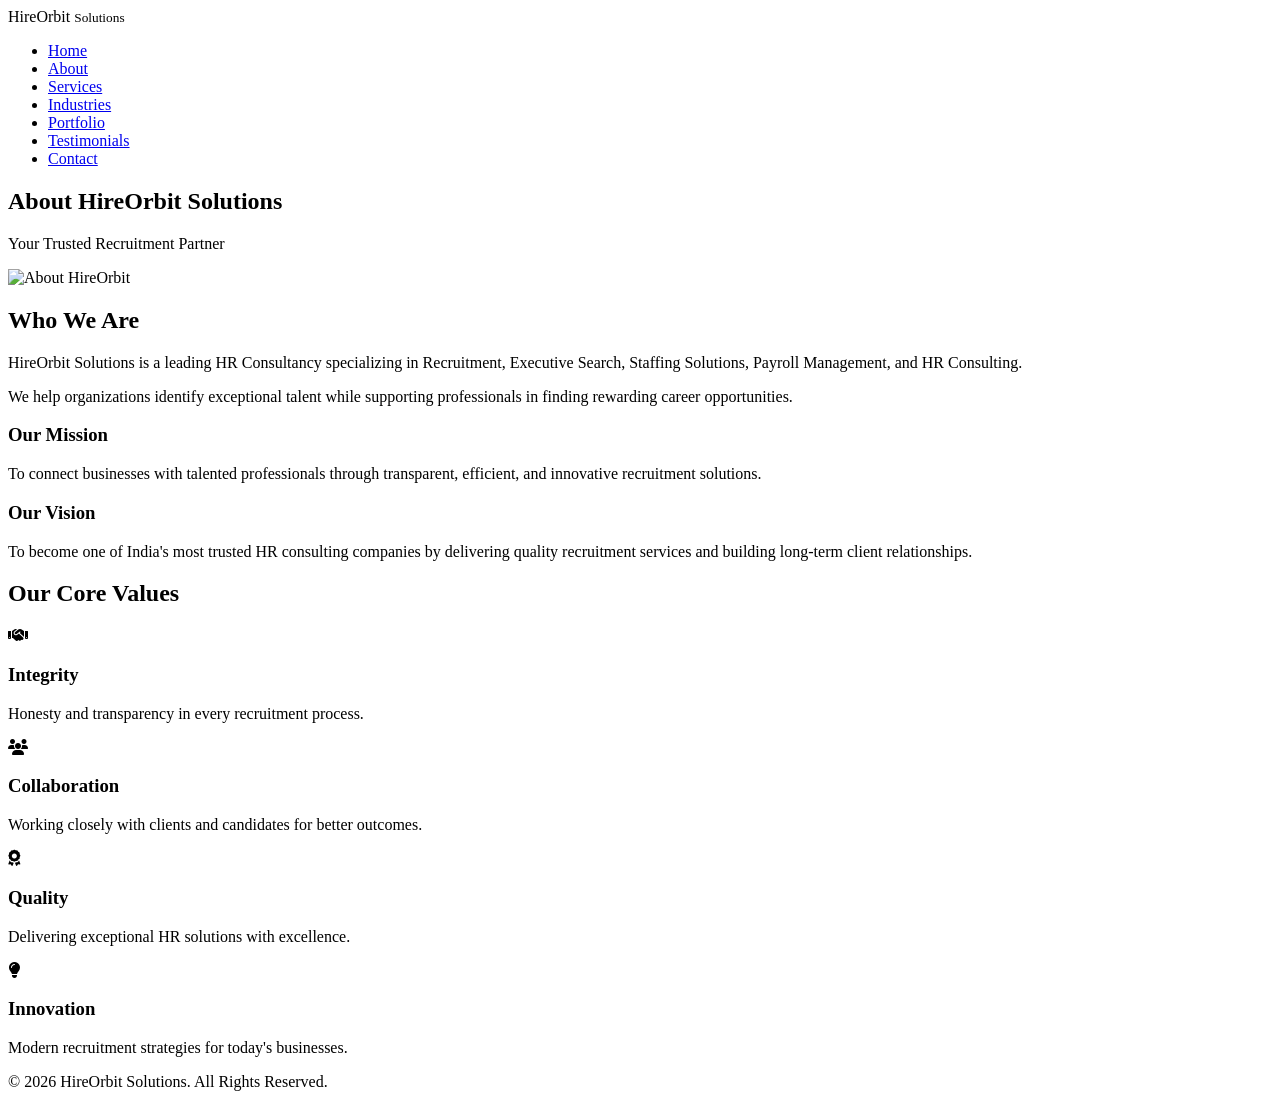
==== about.html @ 3b570f57 "Add files via upload" ====
<!DOCTYPE html>
<html lang="en">

<head>
<meta charset="UTF-8">
<meta name="viewport" content="width=device-width, initial-scale=1.0">

<title>About Us | HireOrbit Solutions</title>

<link rel="stylesheet" href="css/style.css">

<link href="https://fonts.googleapis.com/css2?family=Poppins:wght@300;400;500;600;700&display=swap" rel="stylesheet">

<link rel="stylesheet"
href="https://cdnjs.cloudflare.com/ajax/libs/font-awesome/6.5.2/css/all.min.css">
</head>

<body>

<!-- Navigation -->

<nav class="navbar">

<div class="logo">
<span class="logo-text">
Hire<span class="orange">Orbit</span>
<small>Solutions</small>
</span>
</div>

<ul class="nav-links">

<li><a href="index.html">Home</a></li>
<li><a href="about.html">About</a></li>
<li><a href="services.html">Services</a></li>
<li><a href="industries.html">Industries</a></li>
<li><a href="portfolio.html">Portfolio</a></li>
<li><a href="testimonials.html">Testimonials</a></li>
<li><a href="contact.html">Contact</a></li>

</ul>

</nav>

<!-- Banner -->

<section class="page-banner">

<h1>About HireOrbit Solutions</h1>

<p>Your Trusted Recruitment Partner</p>

</section>

<!-- About -->

<section class="about-page">

<div class="about-image">

<img src="images/about.jpg" alt="About HireOrbit">

</div>

<div class="about-content">

<h2>Who We Are</h2>

<p>

HireOrbit Solutions is a leading HR Consultancy specializing in Recruitment, Executive Search, Staffing Solutions, Payroll Management, and HR Consulting.

</p>

<p>

We help organizations identify exceptional talent while supporting professionals in finding rewarding career opportunities.

</p>

<h3>Our Mission</h3>

<p>

To connect businesses with talented professionals through transparent, efficient, and innovative recruitment solutions.

</p>

<h3>Our Vision</h3>

<p>

To become one of India's most trusted HR consulting companies by delivering quality recruitment services and building long-term client relationships.

</p>

</div>

</section>

<!-- Core Values -->

<section class="services">

<h2>Our Core Values</h2>

<div class="service-container">

<div class="card">

<i class="fas fa-handshake"></i>

<h3>Integrity</h3>

<p>Honesty and transparency in every recruitment process.</p>

</div>

<div class="card">

<i class="fas fa-users"></i>

<h3>Collaboration</h3>

<p>Working closely with clients and candidates for better outcomes.</p>

</div>

<div class="card">

<i class="fas fa-award"></i>

<h3>Quality</h3>

<p>Delivering exceptional HR solutions with excellence.</p>

</div>

<div class="card">

<i class="fas fa-lightbulb"></i>

<h3>Innovation</h3>

<p>Modern recruitment strategies for today's businesses.</p>

</div>

</div>

</section>

<footer class="footer">

<p class="copyright">

© 2026 HireOrbit Solutions. All Rights Reserved.

</p>

</footer>

<script src="js/script.js"></script>

</body>

</html>
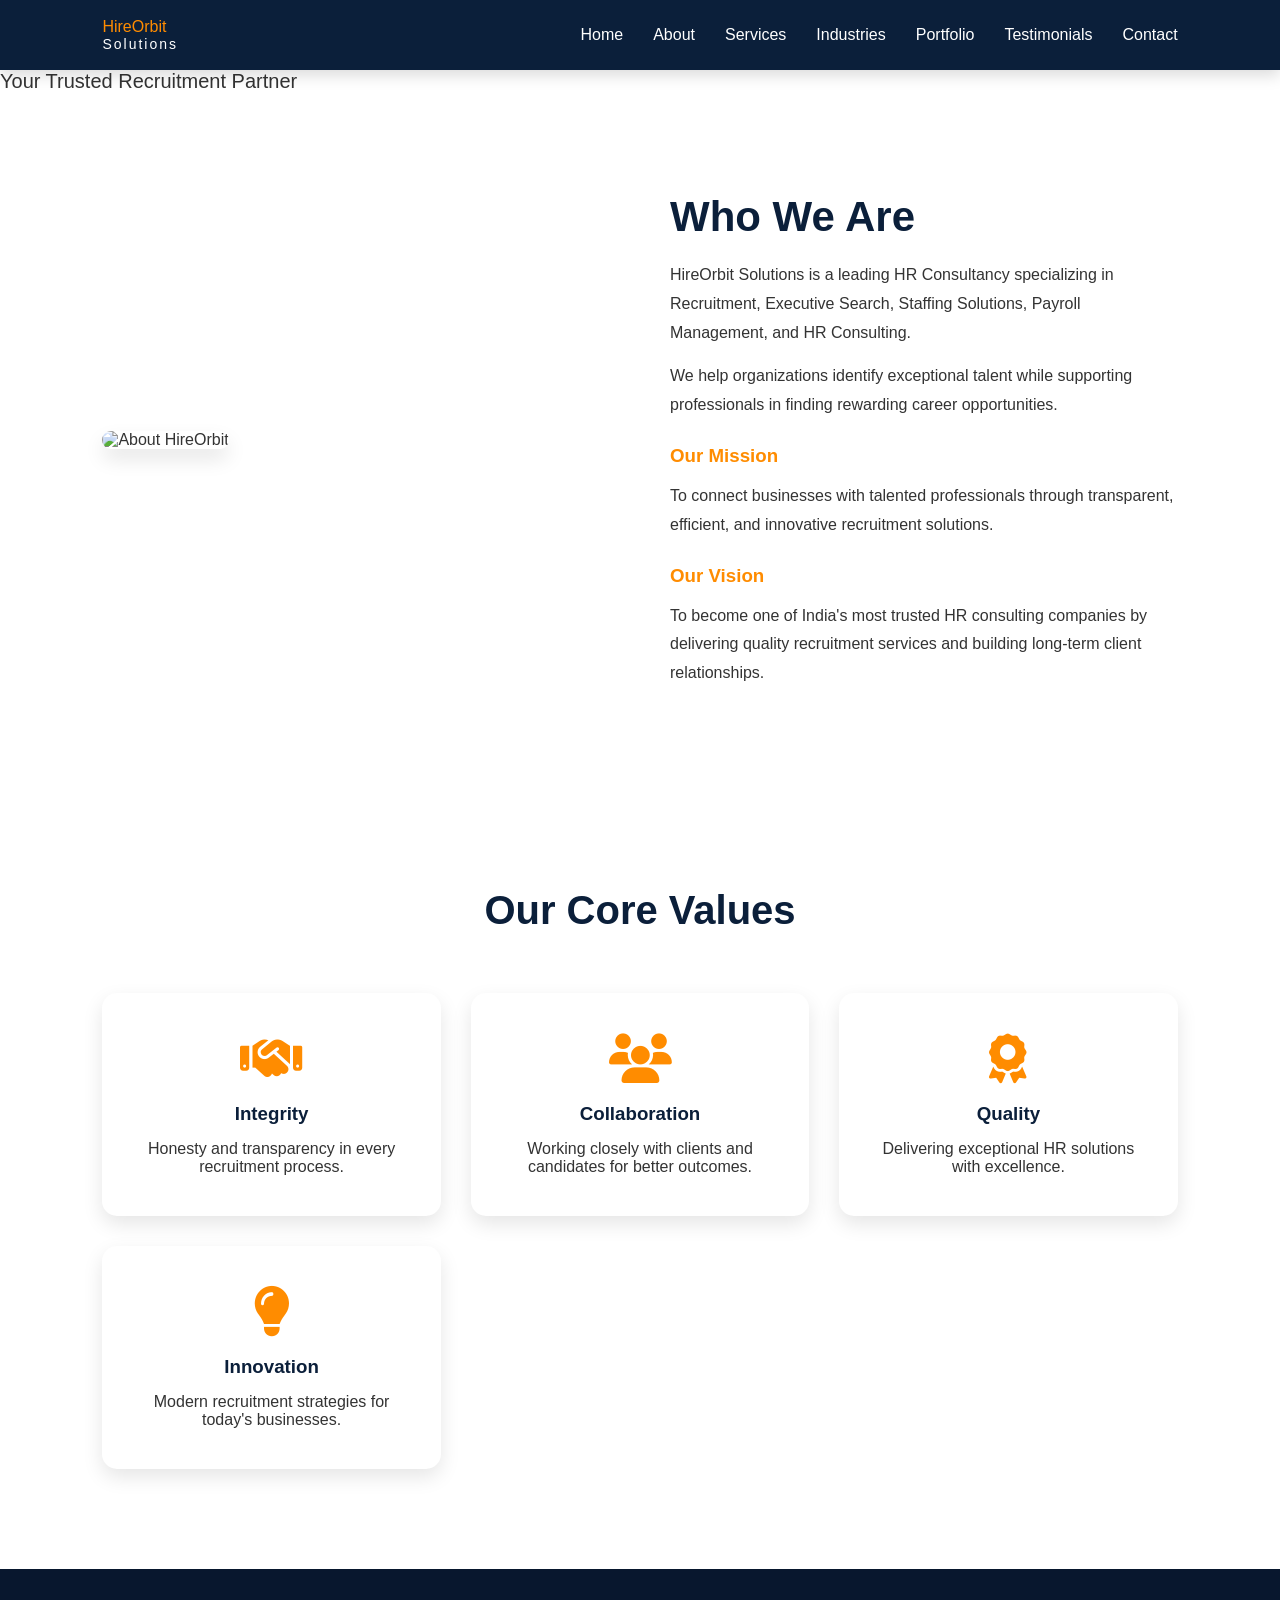
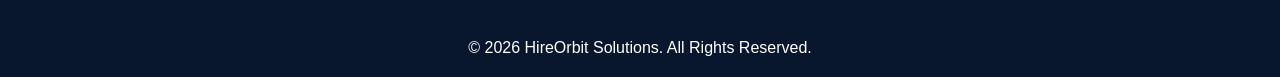
==== commit 60152d5e: "Update about.html" ====
--- a/about.html
+++ b/about.html
@@ -7,7 +7,7 @@
 
 <title>About Us | HireOrbit Solutions</title>
 
-<link rel="stylesheet" href="css/style.css">
+<link rel="stylesheet" href="style.css">
 
 <link href="https://fonts.googleapis.com/css2?family=Poppins:wght@300;400;500;600;700&display=swap" rel="stylesheet">
 
@@ -164,4 +164,4 @@
 
 </body>
 
-</html>+</html>
--- a/style.css
+++ b/style.css
@@ -0,0 +1,1238 @@
+/* Google Font */
+*{
+    margin:0;
+    padding:0;
+    box-sizing:border-box;
+    font-family:'Poppins',sans-serif;
+}
+
+html{
+    scroll-behavior:smooth;
+}
+
+body{
+    background:#ffffff;
+    color:#333;
+}
+
+/* Navbar */
+
+.navbar{
+    position:fixed;
+    width:100%;
+    top:0;
+    left:0;
+    display:flex;
+    justify-content:space-between;
+    align-items:center;
+    padding:18px 8%;
+    background:#0B1F3A;
+    z-index:1000;
+    box-shadow:0 5px 15px rgba(0,0,0,.15);
+}
+
+.log.logo-text{
+    color:white;
+    font-size:30px;
+    font-weight:700;
+}
+
+.orange{
+    color:#FF8C00;
+}
+
+.logo small{
+    display:block;
+    font-size:14px;
+    letter-spacing:2px;
+    color:white;
+}
+
+.menu-toggle{
+    display:none;
+    color:white;
+    font-size:28px;
+    cursor:pointer;
+}
+
+.logo span{
+    color:#FF8C00;
+}
+
+.nav-links{
+    display:flex;
+    list-style:none;
+}
+
+.nav-links li{
+    margin-left:30px;
+}
+
+.nav-links a{
+    color:#fff;
+    text-decoration:none;
+    font-weight:500;
+    transition:.3s;
+}
+
+.nav-links a:hover{
+    color:#FF8C00;
+}
+
+/* Hero */
+
+.hero{
+    height:100vh;
+    background:linear-gradient(rgba(11,31,58,.75),rgba(11,31,58,.75)),
+    url("https://images.unsplash.com/photo-1521737604893-d14cc237f11d?auto=format&fit=crop&w=1600&q=80");
+    background-size:cover;
+    background-position:center;
+    display:flex;
+    justify-content:center;
+    align-items:center;
+    text-align:center;
+    color:#fff;
+    padding:20px;
+}
+
+.hero h1{
+    font-size:55px;
+    margin-bottom:20px;
+}
+
+.hero p{
+    font-size:22px;
+    margin-bottom:35px;
+}
+
+.btn{
+    display:inline-block;
+    padding:15px 40px;
+    background:#FF8C00;
+    color:#fff;
+    text-decoration:none;
+    border-radius:50px;
+    transition:.3s;
+}
+
+.btn:hover{
+    background:#fff;
+    color:#0B1F3A;
+}
+
+/* Services */
+
+.services{
+    padding:100px 8%;
+    text-align:center;
+}
+
+.services h2{
+    font-size:40px;
+    color:#0B1F3A;
+    margin-bottom:60px;
+}
+
+.service-container{
+    display:grid;
+    grid-template-columns:repeat(auto-fit,minmax(250px,1fr));
+    gap:30px;
+}
+
+.card{
+    background:#fff;
+    padding:40px 30px;
+    border-radius:15px;
+    box-shadow:0 8px 20px rgba(0,0,0,.1);
+    transition:.4s;
+}
+
+.card:hover{
+    transform:translateY(-10px);
+}
+
+.card i{
+    font-size:50px;
+    color:#FF8C00;
+    margin-bottom:20px;
+}
+
+.card h3{
+    color:#0B1F3A;
+    margin-bottom:15px;
+}
+
+/* Footer */
+
+footer{
+    background:#0B1F3A;
+    color:#fff;
+    text-align:center;
+    padding:25px;
+}
+
+/* Mobile */
+
+@media(max-width:768px){
+
+.menu-toggle{
+    display:block;
+}
+
+.navbar{
+    flex-wrap:wrap;
+}
+
+.nav-links{
+    width:100%;
+    display:none;
+    flex-direction:column;
+    background:#0B1F3A;
+    margin-top:20px;
+}
+
+.nav-links.active{
+    display:flex;
+}
+
+.nav-links li{
+    margin:15px;
+}
+
+.hero h1{
+    font-size:38px;
+}
+
+.hero p{
+    font-size:18px;
+}
+
+.hero span{
+    color:#FF8C00;
+}
+
+.hero-buttons{
+    margin-top:35px;
+}
+
+.btn-outline{
+    display:inline-block;
+    margin-left:15px;
+    padding:15px 40px;
+    border:2px solid white;
+    color:white;
+    text-decoration:none;
+    border-radius:40px;
+    transition:.4s;
+}
+
+.btn-outline:hover{
+    background:white;
+    color:#0B1F3A;
+}
+
+.hero-content{
+    animation:fadeUp 1.5s ease;
+}
+
+@keyframes fadeUp{
+
+0%{
+opacity:0;
+transform:translateY(60px);
+}
+
+100%{
+opacity:1;
+transform:translateY(0);
+}
+
+}
+
+.why-us{
+    background:#f5f8fc;
+    padding:100px 8%;
+    text-align:center;
+}
+
+.why-us h2{
+    font-size:40px;
+    color:#0B1F3A;
+    margin-bottom:60px;
+}
+
+}
+.hero span{
+    color:#FF8C00;
+}
+
+.hero-buttons{
+    margin-top:35px;
+}
+
+.btn-outline{
+    display:inline-block;
+    margin-left:15px;
+    padding:15px 40px;
+    border:2px solid white;
+    color:white;
+    text-decoration:none;
+    border-radius:40px;
+    transition:.4s;
+}
+
+.btn-outline:hover{
+    background:white;
+    color:#0B1F3A;
+}
+
+.hero-content{
+    max-width:900px;
+    margin:auto;
+    animation:fadeUp 1.5s ease;
+}
+
+@keyframes fadeUp{
+
+0%{
+opacity:0;
+transform:translateY(60px);
+}
+
+100%{
+opacity:1;
+transform:translateY(0);
+}
+
+}
+
+/* Statistics */
+
+.stats{
+
+background:#0B1F3A;
+padding:100px 8%;
+text-align:center;
+color:white;
+
+}
+
+.stats h2{
+
+font-size:42px;
+margin-bottom:60px;
+
+}
+
+.stats-container{
+
+display:grid;
+grid-template-columns:repeat(auto-fit,minmax(220px,1fr));
+gap:30px;
+
+}
+
+.stat-box{
+
+background:white;
+color:#0B1F3A;
+padding:40px;
+border-radius:15px;
+transition:.4s;
+
+}
+
+.stat-box:hover{
+
+transform:translateY(-10px);
+
+}
+
+.stat-box h1{
+
+font-size:50px;
+color:#FF8C00;
+
+}
+
+.stat-box p{
+
+font-size:20px;
+margin-top:15px;
+
+}
+
+/* About Preview */
+
+.about-preview{
+
+padding:100px 8%;
+display:grid;
+grid-template-columns:1fr 1fr;
+gap:60px;
+align-items:center;
+
+}
+
+.about-preview img{
+
+width:100%;
+border-radius:20px;
+box-shadow:0 15px 25px rgba(0,0,0,.15);
+
+}
+
+.about-preview h2{
+
+font-size:42px;
+color:#0B1F3A;
+margin-bottom:20px;
+
+}
+
+.about-preview p{
+
+line-height:1.8;
+margin-bottom:20px;
+
+}
+
+@media(max-width:768px){
+
+.about-preview{
+
+grid-template-columns:1fr;
+
+}
+
+}
+
+/* Industries Section */
+
+.industries{
+    padding:100px 8%;
+    background:#f8f9fc;
+}
+
+.industries h2{
+    text-align:center;
+    font-size:42px;
+    color:#0B1F3A;
+    margin-bottom:15px;
+}
+
+.section-subtitle{
+    text-align:center;
+    color:#666;
+    margin-bottom:60px;
+    font-size:18px;
+}
+
+.industry-grid{
+    display:grid;
+    grid-template-columns:repeat(auto-fit,minmax(300px,1fr));
+    gap:30px;
+}
+
+.industry-card{
+    background:#fff;
+    padding:35px;
+    border-radius:15px;
+    text-align:center;
+    transition:.4s;
+    box-shadow:0 10px 20px rgba(0,0,0,.08);
+}
+
+.industry-card:hover{
+    transform:translateY(-10px);
+}
+
+.industry-card i{
+    font-size:50px;
+    color:#FF8C00;
+    margin-bottom:20px;
+}
+
+.industry-card h3{
+    color:#0B1F3A;
+    margin-bottom:15px;
+}
+
+.industry-card p{
+    color:#555;
+    line-height:1.7;
+}
+
+/* CTA */
+
+.cta{
+    background:#0B1F3A;
+    color:#fff;
+    text-align:center;
+    padding:80px 20px;
+}
+
+.cta h2{
+    font-size:42px;
+    margin-bottom:20px;
+}
+
+.cta p{
+    font-size:18px;
+    margin-bottom:30px;
+}
+
+/* Testimonials */
+
+.testimonials{
+
+    padding:100px 8%;
+    background:#ffffff;
+    text-align:center;
+
+}
+
+.testimonials h2{
+
+    font-size:42px;
+    color:#0B1F3A;
+    margin-bottom:15px;
+
+}
+
+.testimonial-container{
+
+    display:grid;
+    grid-template-columns:repeat(auto-fit,minmax(320px,1fr));
+    gap:30px;
+    margin-top:50px;
+
+}
+
+.testimonial-card{
+
+    background:#fff;
+    padding:35px;
+    border-radius:15px;
+    box-shadow:0 10px 20px rgba(0,0,0,.08);
+    transition:.4s;
+
+}
+
+.testimonial-card:hover{
+
+    transform:translateY(-10px);
+
+}
+
+.testimonial-card img{
+
+    width:90px;
+    height:90px;
+    border-radius:50%;
+    margin-bottom:20px;
+
+}
+
+.testimonial-card h3{
+
+    color:#0B1F3A;
+
+}
+
+.testimonial-card span{
+
+    color:#FF8C00;
+    font-weight:600;
+
+}
+
+.testimonial-card p{
+
+    margin-top:20px;
+    line-height:1.8;
+
+}
+
+/* WhatsApp */
+
+.whatsapp{
+
+    position:fixed;
+    right:25px;
+    bottom:25px;
+    width:65px;
+    height:65px;
+    background:#25D366;
+    color:white;
+    border-radius:50%;
+    display:flex;
+    justify-content:center;
+    align-items:center;
+    font-size:35px;
+    text-decoration:none;
+    box-shadow:0 10px 25px rgba(0,0,0,.25);
+    z-index:999;
+
+}
+
+.whatsapp:hover{
+
+    transform:scale(1.1);
+    transition:.3s;
+
+}
+
+/* Recruitment Process */
+
+.process{
+    padding:100px 8%;
+    background:#f7f9fc;
+    text-align:center;
+}
+
+.process h2{
+    font-size:42px;
+    color:#0B1F3A;
+    margin-bottom:15px;
+}
+
+.process-container{
+    display:grid;
+    grid-template-columns:repeat(auto-fit,minmax(250px,1fr));
+    gap:30px;
+    margin-top:50px;
+}
+
+.process-box{
+    background:#fff;
+    padding:35px;
+    border-radius:15px;
+    box-shadow:0 10px 20px rgba(0,0,0,.08);
+    transition:.4s;
+}
+
+.process-box:hover{
+    transform:translateY(-10px);
+}
+
+.number{
+    width:70px;
+    height:70px;
+    margin:auto;
+    background:#FF8C00;
+    color:#fff;
+    font-size:30px;
+    font-weight:bold;
+    border-radius:50%;
+    display:flex;
+    align-items:center;
+    justify-content:center;
+    margin-bottom:20px;
+}
+
+.process-box h3{
+    color:#0B1F3A;
+    margin-bottom:15px;
+}
+
+.process-box p{
+    color:#555;
+    line-height:1.8;
+}
+
+/* Clients */
+
+.clients{
+    padding:100px 8%;
+    text-align:center;
+    background:#ffffff;
+}
+
+.client-grid{
+    display:grid;
+    grid-template-columns:repeat(auto-fit,minmax(220px,1fr));
+    gap:25px;
+    margin-top:50px;
+}
+
+.client-logo{
+    padding:35px;
+    background:#f5f5f5;
+    border-radius:12px;
+    font-size:22px;
+    font-weight:600;
+    color:#0B1F3A;
+    transition:.3s;
+}
+
+.client-logo:hover{
+    background:#FF8C00;
+    color:white;
+}
+
+/* Contact Home */
+
+.contact-home{
+
+padding:100px 8%;
+display:grid;
+grid-template-columns:1fr 1fr;
+gap:60px;
+background:#f7f9fc;
+
+}
+
+.contact-left h2{
+
+font-size:42px;
+color:#0B1F3A;
+margin-bottom:20px;
+
+}
+
+.contact-left p{
+
+line-height:1.8;
+margin-bottom:20px;
+
+}
+
+.contact-info p{
+
+margin:15px 0;
+font-size:18px;
+
+}
+
+.contact-info i{
+
+color:#FF8C00;
+margin-right:10px;
+
+}
+
+.contact-right form{
+
+display:flex;
+flex-direction:column;
+
+}
+
+.contact-right input,
+.contact-right textarea{
+
+padding:15px;
+margin-bottom:20px;
+border:1px solid #ddd;
+border-radius:10px;
+font-size:16px;
+
+}
+
+.contact-right button{
+
+border:none;
+cursor:pointer;
+
+}
+
+@media(max-width:768px){
+
+.contact-home{
+
+grid-template-columns:1fr;
+
+}
+
+}
+
+/* Footer */
+
+.footer{
+
+background:#08172e;
+color:white;
+padding:70px 8% 20px;
+
+}
+
+.footer-container{
+
+display:grid;
+grid-template-columns:repeat(auto-fit,minmax(220px,1fr));
+gap:40px;
+
+}
+
+.footer h3{
+
+margin-bottom:20px;
+color:#FF8C00;
+
+}
+
+.footer ul{
+
+list-style:none;
+
+}
+
+.footer ul li{
+
+margin-bottom:10px;
+
+}
+
+.footer ul li a{
+
+color:white;
+text-decoration:none;
+
+}
+
+.footer ul li a:hover{
+
+color:#FF8C00;
+
+}
+
+.footer hr{
+
+margin:40px 0;
+border:.5px solid rgba(255,255,255,.2);
+
+}
+
+.copyright{
+
+text-align:center;
+
+}
+/* FAQ */
+
+.faq{
+
+padding:100px 8%;
+background:#ffffff;
+
+}
+
+.faq h2{
+
+text-align:center;
+font-size:42px;
+color:#0B1F3A;
+margin-bottom:50px;
+
+}
+
+.faq-item{
+
+margin-bottom:20px;
+border-radius:10px;
+overflow:hidden;
+box-shadow:0 8px 20px rgba(0,0,0,.08);
+
+}
+
+.faq-question{
+
+width:100%;
+padding:20px;
+background:#0B1F3A;
+color:white;
+font-size:18px;
+border:none;
+text-align:left;
+cursor:pointer;
+
+}
+
+.faq-answer{
+
+display:none;
+padding:20px;
+background:#f8f8f8;
+
+}
+
+.faq-answer p{
+
+line-height:1.8;
+
+}
+/* Team */
+
+.team{
+
+padding:100px 8%;
+background:#f8f9fc;
+text-align:center;
+
+}
+
+.team h2{
+
+font-size:42px;
+color:#0B1F3A;
+margin-bottom:15px;
+
+}
+
+.team-container{
+
+display:grid;
+grid-template-columns:repeat(auto-fit,minmax(280px,1fr));
+gap:35px;
+margin-top:50px;
+
+}
+
+.team-card{
+
+background:white;
+border-radius:15px;
+padding:30px;
+box-shadow:0 10px 20px rgba(0,0,0,.08);
+transition:.4s;
+
+}
+
+.team-card:hover{
+
+transform:translateY(-10px);
+
+}
+
+.team-card img{
+
+width:150px;
+height:150px;
+border-radius:50%;
+object-fit:cover;
+margin-bottom:20px;
+
+}
+
+.team-card h3{
+
+color:#0B1F3A;
+
+}
+
+.team-card span{
+
+color:#FF8C00;
+font-weight:600;
+
+}
+
+.team-card p{
+
+margin-top:15px;
+line-height:1.8;
+
+}
+.footer a{
+
+color:white;
+margin-right:15px;
+transition:.3s;
+
+}
+
+.footer a:hover{
+
+color:#FF8C00;
+
+}
+
+-banner{
+
+margin-top:80px;
+background:#0B1F3A;
+color:white;
+padding:100px 20px;
+text-align:center;
+
+}
+
+.page-banner h1{
+
+font-size:48px;
+
+}
+
+.page-banner p{
+
+margin-top:15px;
+font-size:20px;
+
+}
+/* About Page */
+
+.about-page{
+    padding:100px 8%;
+    display:grid;
+    grid-template-columns:1fr 1fr;
+    gap:60px;
+    align-items:center;
+}
+
+.about-image img{
+    width:100%;
+    border-radius:15px;
+    box-shadow:0 10px 20px rgba(0,0,0,.1);
+}
+
+.about-content h2{
+    font-size:42px;
+    color:#0B1F3A;
+    margin-bottom:20px;
+}
+
+.about-content h3{
+    color:#FF8C00;
+    margin-top:25px;
+}
+
+.about-content p{
+    line-height:1.8;
+    margin-top:15px;
+}
+
+@media(max-width:768px){
+
+.about-page{
+grid-template-columns:1fr;
+}
+
+}
+
+/* Portfolio */
+
+.portfolio{
+
+padding:100px 8%;
+background:#ffffff;
+text-align:center;
+
+}
+
+.portfolio h2{
+
+font-size:42px;
+color:#0B1F3A;
+margin-bottom:50px;
+
+}
+
+.portfolio-grid{
+
+display:grid;
+grid-template-columns:repeat(auto-fit,minmax(280px,1fr));
+gap:30px;
+
+}
+
+.portfolio-card{
+
+background:#fff;
+padding:35px;
+border-radius:15px;
+box-shadow:0 10px 20px rgba(0,0,0,.08);
+transition:.4s;
+
+}
+
+.portfolio-card:hover{
+
+transform:translateY(-10px);
+
+}
+
+.portfolio-card i{
+
+font-size:55px;
+color:#FF8C00;
+margin-bottom:20px;
+
+}
+
+.portfolio-card h3{
+
+color:#0B1F3A;
+margin-bottom:15px;
+
+}
+
+.portfolio-card p{
+
+line-height:1.8;
+
+}
+
+/* Portfolio */
+
+.portfolio{
+
+padding:100px 8%;
+background:#ffffff;
+text-align:center;
+
+}
+
+.portfolio h2{
+
+font-size:42px;
+color:#0B1F3A;
+margin-bottom:50px;
+
+}
+
+.portfolio-grid{
+
+display:grid;
+grid-template-columns:repeat(auto-fit,minmax(280px,1fr));
+gap:30px;
+
+}
+
+.portfolio-card{
+
+background:#fff;
+padding:35px;
+border-radius:15px;
+box-shadow:0 10px 20px rgba(0,0,0,.08);
+transition:.4s;
+
+}
+
+.portfolio-card:hover{
+
+transform:translateY(-10px);
+
+}
+
+.portfolio-card i{
+
+font-size:55px;
+color:#FF8C00;
+margin-bottom:20px;
+
+}
+
+.portfolio-card h3{
+
+color:#0B1F3A;
+margin-bottom:15px;
+
+}
+
+.portfolio-card p{
+
+line-height:1.8;
+
+}
+/* Contact Page */
+
+.contact-page{
+
+padding:100px 8%;
+
+display:grid;
+
+grid-template-columns:1fr 1fr;
+
+gap:50px;
+
+}
+
+.contact-info-box{
+
+background:#0B1F3A;
+
+color:white;
+
+padding:40px;
+
+border-radius:15px;
+
+}
+
+.contact-info-box h2{
+
+margin-bottom:25px;
+
+}
+
+.contact-info-box p{
+
+margin:20px 0;
+
+font-size:18px;
+
+}
+
+.contact-info-box i{
+
+color:#FF8C00;
+
+margin-right:10px;
+
+}
+
+.contact-form-box{
+
+background:white;
+
+padding:40px;
+
+border-radius:15px;
+
+box-shadow:0 10px 20px rgba(0,0,0,.1);
+
+}
+
+.contact-form-box input,
+
+.contact-form-box textarea{
+
+width:100%;
+
+padding:15px;
+
+margin-bottom:20px;
+
+border:1px solid #ddd;
+
+border-radius:8px;
+
+font-size:16px;
+
+}
+
+.contact-form-box button{
+
+border:none;
+
+cursor:pointer;
+
+}
+
+.map{
+
+padding:0 8% 100px;
+
+}
+
+@media(max-width:768px){
+
+.contact-page{
+
+grid-template-columns:1fr;
+
+}
+
+}
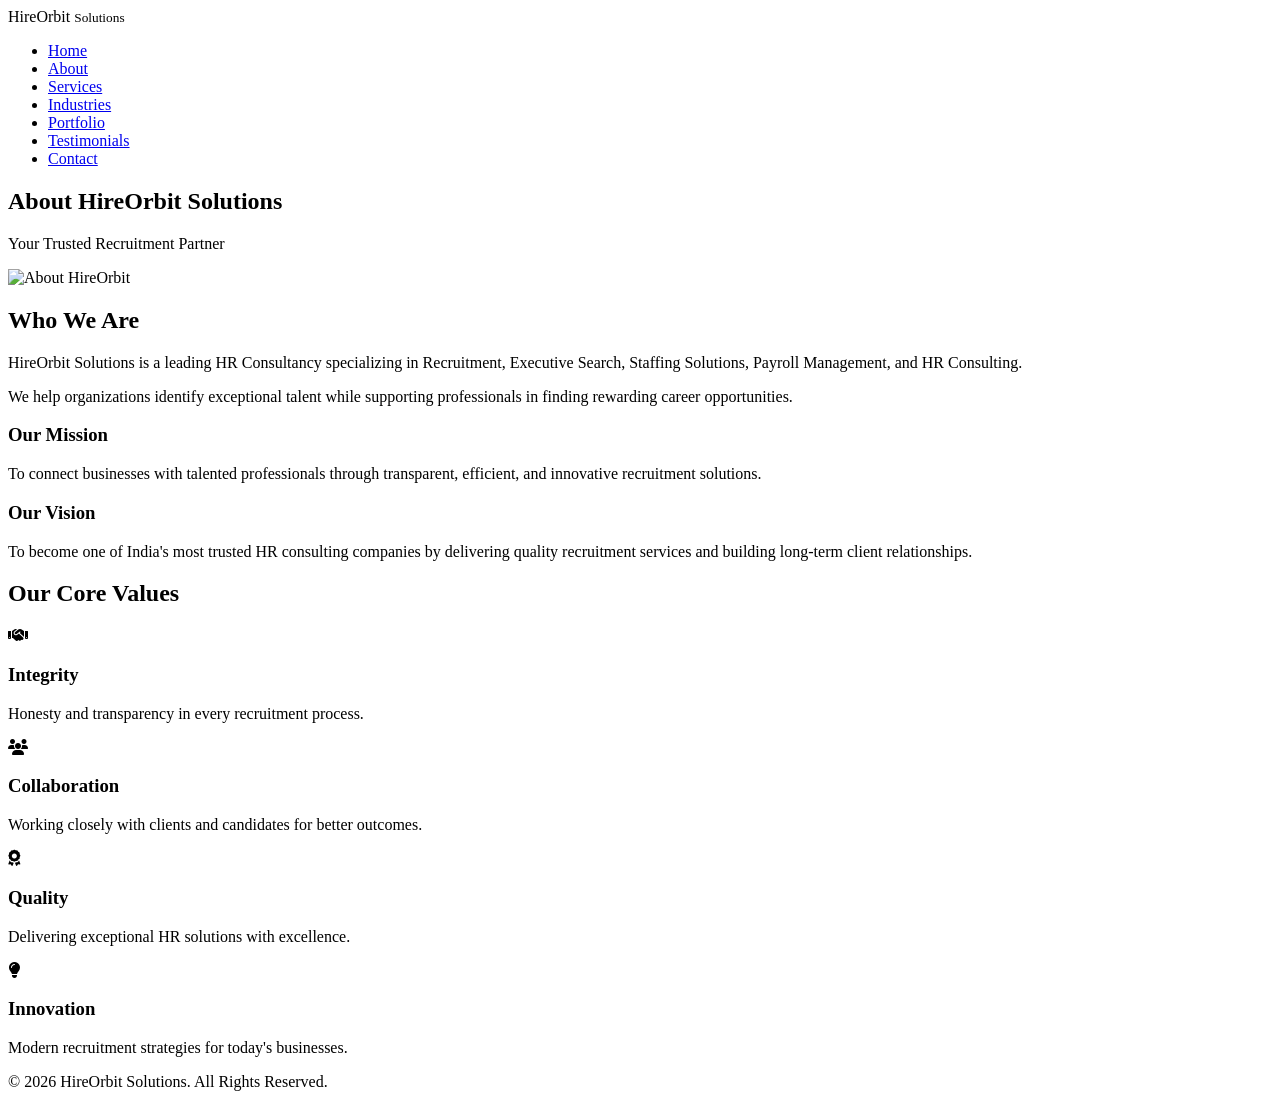
==== commit a3dfd1a1: "Fix stylesheet link in about.html Updated stylesheet link to point to the correct CSS file path." ====
--- a/about.html
+++ b/about.html
@@ -7,7 +7,7 @@
 
 <title>About Us | HireOrbit Solutions</title>
 
-<link rel="stylesheet" href="style.css">
+<link rel="stylesheet" href="css/style.css">
 
 <link href="https://fonts.googleapis.com/css2?family=Poppins:wght@300;400;500;600;700&display=swap" rel="stylesheet">
 
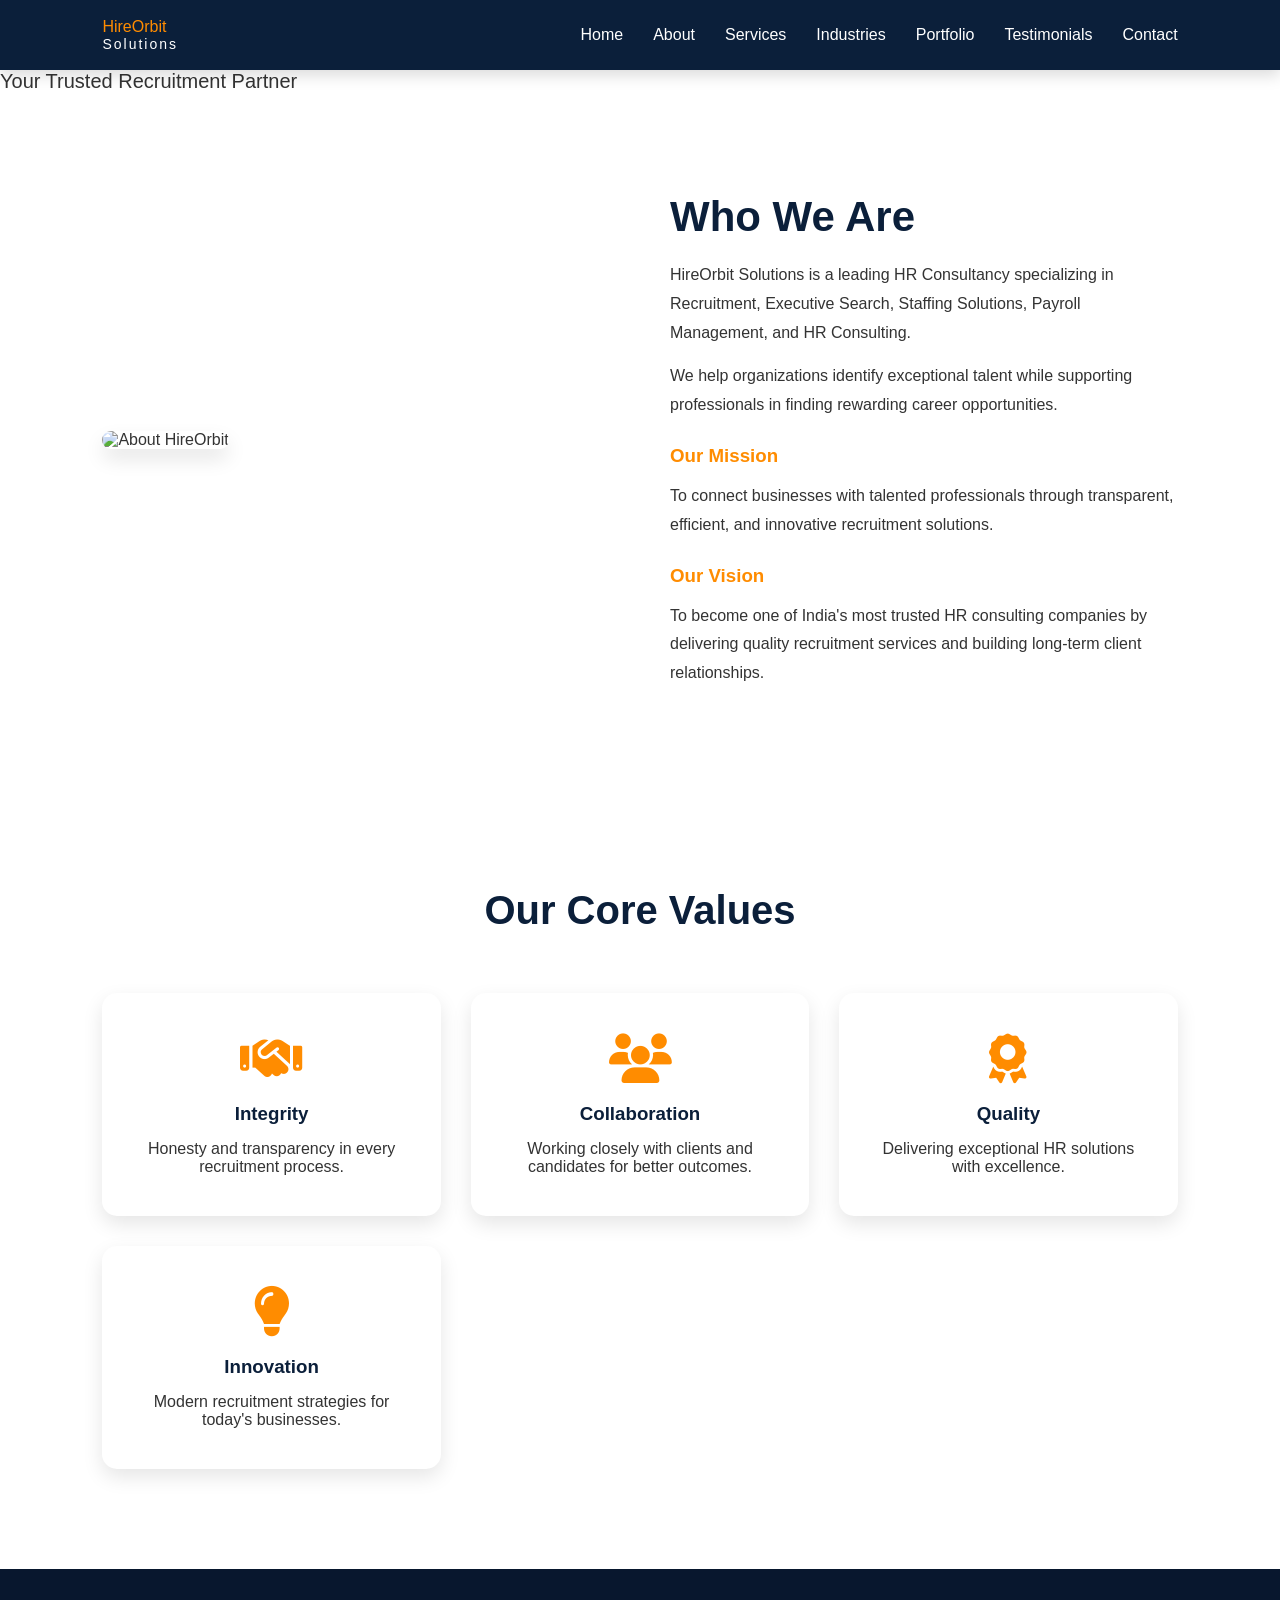
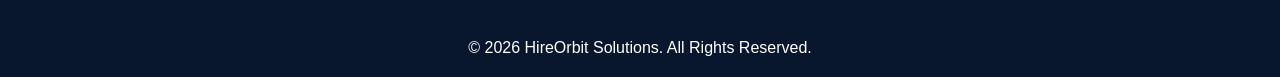
==== commit 7e7937d3: "Update about.html" ====
--- a/about.html
+++ b/about.html
@@ -7,7 +7,7 @@
 
 <title>About Us | HireOrbit Solutions</title>
 
-<link rel="stylesheet" href="css/style.css">
+<link rel="stylesheet" href="style.css">
 
 <link href="https://fonts.googleapis.com/css2?family=Poppins:wght@300;400;500;600;700&display=swap" rel="stylesheet">
 
--- a/style.css
+++ b/style.css
@@ -0,0 +1,1238 @@
+/* Google Font */
+*{
+    margin:0;
+    padding:0;
+    box-sizing:border-box;
+    font-family:'Poppins',sans-serif;
+}
+
+html{
+    scroll-behavior:smooth;
+}
+
+body{
+    background:#ffffff;
+    color:#333;
+}
+
+/* Navbar */
+
+.navbar{
+    position:fixed;
+    width:100%;
+    top:0;
+    left:0;
+    display:flex;
+    justify-content:space-between;
+    align-items:center;
+    padding:18px 8%;
+    background:#0B1F3A;
+    z-index:1000;
+    box-shadow:0 5px 15px rgba(0,0,0,.15);
+}
+
+.log.logo-text{
+    color:white;
+    font-size:30px;
+    font-weight:700;
+}
+
+.orange{
+    color:#FF8C00;
+}
+
+.logo small{
+    display:block;
+    font-size:14px;
+    letter-spacing:2px;
+    color:white;
+}
+
+.menu-toggle{
+    display:none;
+    color:white;
+    font-size:28px;
+    cursor:pointer;
+}
+
+.logo span{
+    color:#FF8C00;
+}
+
+.nav-links{
+    display:flex;
+    list-style:none;
+}
+
+.nav-links li{
+    margin-left:30px;
+}
+
+.nav-links a{
+    color:#fff;
+    text-decoration:none;
+    font-weight:500;
+    transition:.3s;
+}
+
+.nav-links a:hover{
+    color:#FF8C00;
+}
+
+/* Hero */
+
+.hero{
+    height:100vh;
+    background:linear-gradient(rgba(11,31,58,.75),rgba(11,31,58,.75)),
+    url("https://images.unsplash.com/photo-1521737604893-d14cc237f11d?auto=format&fit=crop&w=1600&q=80");
+    background-size:cover;
+    background-position:center;
+    display:flex;
+    justify-content:center;
+    align-items:center;
+    text-align:center;
+    color:#fff;
+    padding:20px;
+}
+
+.hero h1{
+    font-size:55px;
+    margin-bottom:20px;
+}
+
+.hero p{
+    font-size:22px;
+    margin-bottom:35px;
+}
+
+.btn{
+    display:inline-block;
+    padding:15px 40px;
+    background:#FF8C00;
+    color:#fff;
+    text-decoration:none;
+    border-radius:50px;
+    transition:.3s;
+}
+
+.btn:hover{
+    background:#fff;
+    color:#0B1F3A;
+}
+
+/* Services */
+
+.services{
+    padding:100px 8%;
+    text-align:center;
+}
+
+.services h2{
+    font-size:40px;
+    color:#0B1F3A;
+    margin-bottom:60px;
+}
+
+.service-container{
+    display:grid;
+    grid-template-columns:repeat(auto-fit,minmax(250px,1fr));
+    gap:30px;
+}
+
+.card{
+    background:#fff;
+    padding:40px 30px;
+    border-radius:15px;
+    box-shadow:0 8px 20px rgba(0,0,0,.1);
+    transition:.4s;
+}
+
+.card:hover{
+    transform:translateY(-10px);
+}
+
+.card i{
+    font-size:50px;
+    color:#FF8C00;
+    margin-bottom:20px;
+}
+
+.card h3{
+    color:#0B1F3A;
+    margin-bottom:15px;
+}
+
+/* Footer */
+
+footer{
+    background:#0B1F3A;
+    color:#fff;
+    text-align:center;
+    padding:25px;
+}
+
+/* Mobile */
+
+@media(max-width:768px){
+
+.menu-toggle{
+    display:block;
+}
+
+.navbar{
+    flex-wrap:wrap;
+}
+
+.nav-links{
+    width:100%;
+    display:none;
+    flex-direction:column;
+    background:#0B1F3A;
+    margin-top:20px;
+}
+
+.nav-links.active{
+    display:flex;
+}
+
+.nav-links li{
+    margin:15px;
+}
+
+.hero h1{
+    font-size:38px;
+}
+
+.hero p{
+    font-size:18px;
+}
+
+.hero span{
+    color:#FF8C00;
+}
+
+.hero-buttons{
+    margin-top:35px;
+}
+
+.btn-outline{
+    display:inline-block;
+    margin-left:15px;
+    padding:15px 40px;
+    border:2px solid white;
+    color:white;
+    text-decoration:none;
+    border-radius:40px;
+    transition:.4s;
+}
+
+.btn-outline:hover{
+    background:white;
+    color:#0B1F3A;
+}
+
+.hero-content{
+    animation:fadeUp 1.5s ease;
+}
+
+@keyframes fadeUp{
+
+0%{
+opacity:0;
+transform:translateY(60px);
+}
+
+100%{
+opacity:1;
+transform:translateY(0);
+}
+
+}
+
+.why-us{
+    background:#f5f8fc;
+    padding:100px 8%;
+    text-align:center;
+}
+
+.why-us h2{
+    font-size:40px;
+    color:#0B1F3A;
+    margin-bottom:60px;
+}
+
+}
+.hero span{
+    color:#FF8C00;
+}
+
+.hero-buttons{
+    margin-top:35px;
+}
+
+.btn-outline{
+    display:inline-block;
+    margin-left:15px;
+    padding:15px 40px;
+    border:2px solid white;
+    color:white;
+    text-decoration:none;
+    border-radius:40px;
+    transition:.4s;
+}
+
+.btn-outline:hover{
+    background:white;
+    color:#0B1F3A;
+}
+
+.hero-content{
+    max-width:900px;
+    margin:auto;
+    animation:fadeUp 1.5s ease;
+}
+
+@keyframes fadeUp{
+
+0%{
+opacity:0;
+transform:translateY(60px);
+}
+
+100%{
+opacity:1;
+transform:translateY(0);
+}
+
+}
+
+/* Statistics */
+
+.stats{
+
+background:#0B1F3A;
+padding:100px 8%;
+text-align:center;
+color:white;
+
+}
+
+.stats h2{
+
+font-size:42px;
+margin-bottom:60px;
+
+}
+
+.stats-container{
+
+display:grid;
+grid-template-columns:repeat(auto-fit,minmax(220px,1fr));
+gap:30px;
+
+}
+
+.stat-box{
+
+background:white;
+color:#0B1F3A;
+padding:40px;
+border-radius:15px;
+transition:.4s;
+
+}
+
+.stat-box:hover{
+
+transform:translateY(-10px);
+
+}
+
+.stat-box h1{
+
+font-size:50px;
+color:#FF8C00;
+
+}
+
+.stat-box p{
+
+font-size:20px;
+margin-top:15px;
+
+}
+
+/* About Preview */
+
+.about-preview{
+
+padding:100px 8%;
+display:grid;
+grid-template-columns:1fr 1fr;
+gap:60px;
+align-items:center;
+
+}
+
+.about-preview img{
+
+width:100%;
+border-radius:20px;
+box-shadow:0 15px 25px rgba(0,0,0,.15);
+
+}
+
+.about-preview h2{
+
+font-size:42px;
+color:#0B1F3A;
+margin-bottom:20px;
+
+}
+
+.about-preview p{
+
+line-height:1.8;
+margin-bottom:20px;
+
+}
+
+@media(max-width:768px){
+
+.about-preview{
+
+grid-template-columns:1fr;
+
+}
+
+}
+
+/* Industries Section */
+
+.industries{
+    padding:100px 8%;
+    background:#f8f9fc;
+}
+
+.industries h2{
+    text-align:center;
+    font-size:42px;
+    color:#0B1F3A;
+    margin-bottom:15px;
+}
+
+.section-subtitle{
+    text-align:center;
+    color:#666;
+    margin-bottom:60px;
+    font-size:18px;
+}
+
+.industry-grid{
+    display:grid;
+    grid-template-columns:repeat(auto-fit,minmax(300px,1fr));
+    gap:30px;
+}
+
+.industry-card{
+    background:#fff;
+    padding:35px;
+    border-radius:15px;
+    text-align:center;
+    transition:.4s;
+    box-shadow:0 10px 20px rgba(0,0,0,.08);
+}
+
+.industry-card:hover{
+    transform:translateY(-10px);
+}
+
+.industry-card i{
+    font-size:50px;
+    color:#FF8C00;
+    margin-bottom:20px;
+}
+
+.industry-card h3{
+    color:#0B1F3A;
+    margin-bottom:15px;
+}
+
+.industry-card p{
+    color:#555;
+    line-height:1.7;
+}
+
+/* CTA */
+
+.cta{
+    background:#0B1F3A;
+    color:#fff;
+    text-align:center;
+    padding:80px 20px;
+}
+
+.cta h2{
+    font-size:42px;
+    margin-bottom:20px;
+}
+
+.cta p{
+    font-size:18px;
+    margin-bottom:30px;
+}
+
+/* Testimonials */
+
+.testimonials{
+
+    padding:100px 8%;
+    background:#ffffff;
+    text-align:center;
+
+}
+
+.testimonials h2{
+
+    font-size:42px;
+    color:#0B1F3A;
+    margin-bottom:15px;
+
+}
+
+.testimonial-container{
+
+    display:grid;
+    grid-template-columns:repeat(auto-fit,minmax(320px,1fr));
+    gap:30px;
+    margin-top:50px;
+
+}
+
+.testimonial-card{
+
+    background:#fff;
+    padding:35px;
+    border-radius:15px;
+    box-shadow:0 10px 20px rgba(0,0,0,.08);
+    transition:.4s;
+
+}
+
+.testimonial-card:hover{
+
+    transform:translateY(-10px);
+
+}
+
+.testimonial-card img{
+
+    width:90px;
+    height:90px;
+    border-radius:50%;
+    margin-bottom:20px;
+
+}
+
+.testimonial-card h3{
+
+    color:#0B1F3A;
+
+}
+
+.testimonial-card span{
+
+    color:#FF8C00;
+    font-weight:600;
+
+}
+
+.testimonial-card p{
+
+    margin-top:20px;
+    line-height:1.8;
+
+}
+
+/* WhatsApp */
+
+.whatsapp{
+
+    position:fixed;
+    right:25px;
+    bottom:25px;
+    width:65px;
+    height:65px;
+    background:#25D366;
+    color:white;
+    border-radius:50%;
+    display:flex;
+    justify-content:center;
+    align-items:center;
+    font-size:35px;
+    text-decoration:none;
+    box-shadow:0 10px 25px rgba(0,0,0,.25);
+    z-index:999;
+
+}
+
+.whatsapp:hover{
+
+    transform:scale(1.1);
+    transition:.3s;
+
+}
+
+/* Recruitment Process */
+
+.process{
+    padding:100px 8%;
+    background:#f7f9fc;
+    text-align:center;
+}
+
+.process h2{
+    font-size:42px;
+    color:#0B1F3A;
+    margin-bottom:15px;
+}
+
+.process-container{
+    display:grid;
+    grid-template-columns:repeat(auto-fit,minmax(250px,1fr));
+    gap:30px;
+    margin-top:50px;
+}
+
+.process-box{
+    background:#fff;
+    padding:35px;
+    border-radius:15px;
+    box-shadow:0 10px 20px rgba(0,0,0,.08);
+    transition:.4s;
+}
+
+.process-box:hover{
+    transform:translateY(-10px);
+}
+
+.number{
+    width:70px;
+    height:70px;
+    margin:auto;
+    background:#FF8C00;
+    color:#fff;
+    font-size:30px;
+    font-weight:bold;
+    border-radius:50%;
+    display:flex;
+    align-items:center;
+    justify-content:center;
+    margin-bottom:20px;
+}
+
+.process-box h3{
+    color:#0B1F3A;
+    margin-bottom:15px;
+}
+
+.process-box p{
+    color:#555;
+    line-height:1.8;
+}
+
+/* Clients */
+
+.clients{
+    padding:100px 8%;
+    text-align:center;
+    background:#ffffff;
+}
+
+.client-grid{
+    display:grid;
+    grid-template-columns:repeat(auto-fit,minmax(220px,1fr));
+    gap:25px;
+    margin-top:50px;
+}
+
+.client-logo{
+    padding:35px;
+    background:#f5f5f5;
+    border-radius:12px;
+    font-size:22px;
+    font-weight:600;
+    color:#0B1F3A;
+    transition:.3s;
+}
+
+.client-logo:hover{
+    background:#FF8C00;
+    color:white;
+}
+
+/* Contact Home */
+
+.contact-home{
+
+padding:100px 8%;
+display:grid;
+grid-template-columns:1fr 1fr;
+gap:60px;
+background:#f7f9fc;
+
+}
+
+.contact-left h2{
+
+font-size:42px;
+color:#0B1F3A;
+margin-bottom:20px;
+
+}
+
+.contact-left p{
+
+line-height:1.8;
+margin-bottom:20px;
+
+}
+
+.contact-info p{
+
+margin:15px 0;
+font-size:18px;
+
+}
+
+.contact-info i{
+
+color:#FF8C00;
+margin-right:10px;
+
+}
+
+.contact-right form{
+
+display:flex;
+flex-direction:column;
+
+}
+
+.contact-right input,
+.contact-right textarea{
+
+padding:15px;
+margin-bottom:20px;
+border:1px solid #ddd;
+border-radius:10px;
+font-size:16px;
+
+}
+
+.contact-right button{
+
+border:none;
+cursor:pointer;
+
+}
+
+@media(max-width:768px){
+
+.contact-home{
+
+grid-template-columns:1fr;
+
+}
+
+}
+
+/* Footer */
+
+.footer{
+
+background:#08172e;
+color:white;
+padding:70px 8% 20px;
+
+}
+
+.footer-container{
+
+display:grid;
+grid-template-columns:repeat(auto-fit,minmax(220px,1fr));
+gap:40px;
+
+}
+
+.footer h3{
+
+margin-bottom:20px;
+color:#FF8C00;
+
+}
+
+.footer ul{
+
+list-style:none;
+
+}
+
+.footer ul li{
+
+margin-bottom:10px;
+
+}
+
+.footer ul li a{
+
+color:white;
+text-decoration:none;
+
+}
+
+.footer ul li a:hover{
+
+color:#FF8C00;
+
+}
+
+.footer hr{
+
+margin:40px 0;
+border:.5px solid rgba(255,255,255,.2);
+
+}
+
+.copyright{
+
+text-align:center;
+
+}
+/* FAQ */
+
+.faq{
+
+padding:100px 8%;
+background:#ffffff;
+
+}
+
+.faq h2{
+
+text-align:center;
+font-size:42px;
+color:#0B1F3A;
+margin-bottom:50px;
+
+}
+
+.faq-item{
+
+margin-bottom:20px;
+border-radius:10px;
+overflow:hidden;
+box-shadow:0 8px 20px rgba(0,0,0,.08);
+
+}
+
+.faq-question{
+
+width:100%;
+padding:20px;
+background:#0B1F3A;
+color:white;
+font-size:18px;
+border:none;
+text-align:left;
+cursor:pointer;
+
+}
+
+.faq-answer{
+
+display:none;
+padding:20px;
+background:#f8f8f8;
+
+}
+
+.faq-answer p{
+
+line-height:1.8;
+
+}
+/* Team */
+
+.team{
+
+padding:100px 8%;
+background:#f8f9fc;
+text-align:center;
+
+}
+
+.team h2{
+
+font-size:42px;
+color:#0B1F3A;
+margin-bottom:15px;
+
+}
+
+.team-container{
+
+display:grid;
+grid-template-columns:repeat(auto-fit,minmax(280px,1fr));
+gap:35px;
+margin-top:50px;
+
+}
+
+.team-card{
+
+background:white;
+border-radius:15px;
+padding:30px;
+box-shadow:0 10px 20px rgba(0,0,0,.08);
+transition:.4s;
+
+}
+
+.team-card:hover{
+
+transform:translateY(-10px);
+
+}
+
+.team-card img{
+
+width:150px;
+height:150px;
+border-radius:50%;
+object-fit:cover;
+margin-bottom:20px;
+
+}
+
+.team-card h3{
+
+color:#0B1F3A;
+
+}
+
+.team-card span{
+
+color:#FF8C00;
+font-weight:600;
+
+}
+
+.team-card p{
+
+margin-top:15px;
+line-height:1.8;
+
+}
+.footer a{
+
+color:white;
+margin-right:15px;
+transition:.3s;
+
+}
+
+.footer a:hover{
+
+color:#FF8C00;
+
+}
+
+-banner{
+
+margin-top:80px;
+background:#0B1F3A;
+color:white;
+padding:100px 20px;
+text-align:center;
+
+}
+
+.page-banner h1{
+
+font-size:48px;
+
+}
+
+.page-banner p{
+
+margin-top:15px;
+font-size:20px;
+
+}
+/* About Page */
+
+.about-page{
+    padding:100px 8%;
+    display:grid;
+    grid-template-columns:1fr 1fr;
+    gap:60px;
+    align-items:center;
+}
+
+.about-image img{
+    width:100%;
+    border-radius:15px;
+    box-shadow:0 10px 20px rgba(0,0,0,.1);
+}
+
+.about-content h2{
+    font-size:42px;
+    color:#0B1F3A;
+    margin-bottom:20px;
+}
+
+.about-content h3{
+    color:#FF8C00;
+    margin-top:25px;
+}
+
+.about-content p{
+    line-height:1.8;
+    margin-top:15px;
+}
+
+@media(max-width:768px){
+
+.about-page{
+grid-template-columns:1fr;
+}
+
+}
+
+/* Portfolio */
+
+.portfolio{
+
+padding:100px 8%;
+background:#ffffff;
+text-align:center;
+
+}
+
+.portfolio h2{
+
+font-size:42px;
+color:#0B1F3A;
+margin-bottom:50px;
+
+}
+
+.portfolio-grid{
+
+display:grid;
+grid-template-columns:repeat(auto-fit,minmax(280px,1fr));
+gap:30px;
+
+}
+
+.portfolio-card{
+
+background:#fff;
+padding:35px;
+border-radius:15px;
+box-shadow:0 10px 20px rgba(0,0,0,.08);
+transition:.4s;
+
+}
+
+.portfolio-card:hover{
+
+transform:translateY(-10px);
+
+}
+
+.portfolio-card i{
+
+font-size:55px;
+color:#FF8C00;
+margin-bottom:20px;
+
+}
+
+.portfolio-card h3{
+
+color:#0B1F3A;
+margin-bottom:15px;
+
+}
+
+.portfolio-card p{
+
+line-height:1.8;
+
+}
+
+/* Portfolio */
+
+.portfolio{
+
+padding:100px 8%;
+background:#ffffff;
+text-align:center;
+
+}
+
+.portfolio h2{
+
+font-size:42px;
+color:#0B1F3A;
+margin-bottom:50px;
+
+}
+
+.portfolio-grid{
+
+display:grid;
+grid-template-columns:repeat(auto-fit,minmax(280px,1fr));
+gap:30px;
+
+}
+
+.portfolio-card{
+
+background:#fff;
+padding:35px;
+border-radius:15px;
+box-shadow:0 10px 20px rgba(0,0,0,.08);
+transition:.4s;
+
+}
+
+.portfolio-card:hover{
+
+transform:translateY(-10px);
+
+}
+
+.portfolio-card i{
+
+font-size:55px;
+color:#FF8C00;
+margin-bottom:20px;
+
+}
+
+.portfolio-card h3{
+
+color:#0B1F3A;
+margin-bottom:15px;
+
+}
+
+.portfolio-card p{
+
+line-height:1.8;
+
+}
+/* Contact Page */
+
+.contact-page{
+
+padding:100px 8%;
+
+display:grid;
+
+grid-template-columns:1fr 1fr;
+
+gap:50px;
+
+}
+
+.contact-info-box{
+
+background:#0B1F3A;
+
+color:white;
+
+padding:40px;
+
+border-radius:15px;
+
+}
+
+.contact-info-box h2{
+
+margin-bottom:25px;
+
+}
+
+.contact-info-box p{
+
+margin:20px 0;
+
+font-size:18px;
+
+}
+
+.contact-info-box i{
+
+color:#FF8C00;
+
+margin-right:10px;
+
+}
+
+.contact-form-box{
+
+background:white;
+
+padding:40px;
+
+border-radius:15px;
+
+box-shadow:0 10px 20px rgba(0,0,0,.1);
+
+}
+
+.contact-form-box input,
+
+.contact-form-box textarea{
+
+width:100%;
+
+padding:15px;
+
+margin-bottom:20px;
+
+border:1px solid #ddd;
+
+border-radius:8px;
+
+font-size:16px;
+
+}
+
+.contact-form-box button{
+
+border:none;
+
+cursor:pointer;
+
+}
+
+.map{
+
+padding:0 8% 100px;
+
+}
+
+@media(max-width:768px){
+
+.contact-page{
+
+grid-template-columns:1fr;
+
+}
+
+}
